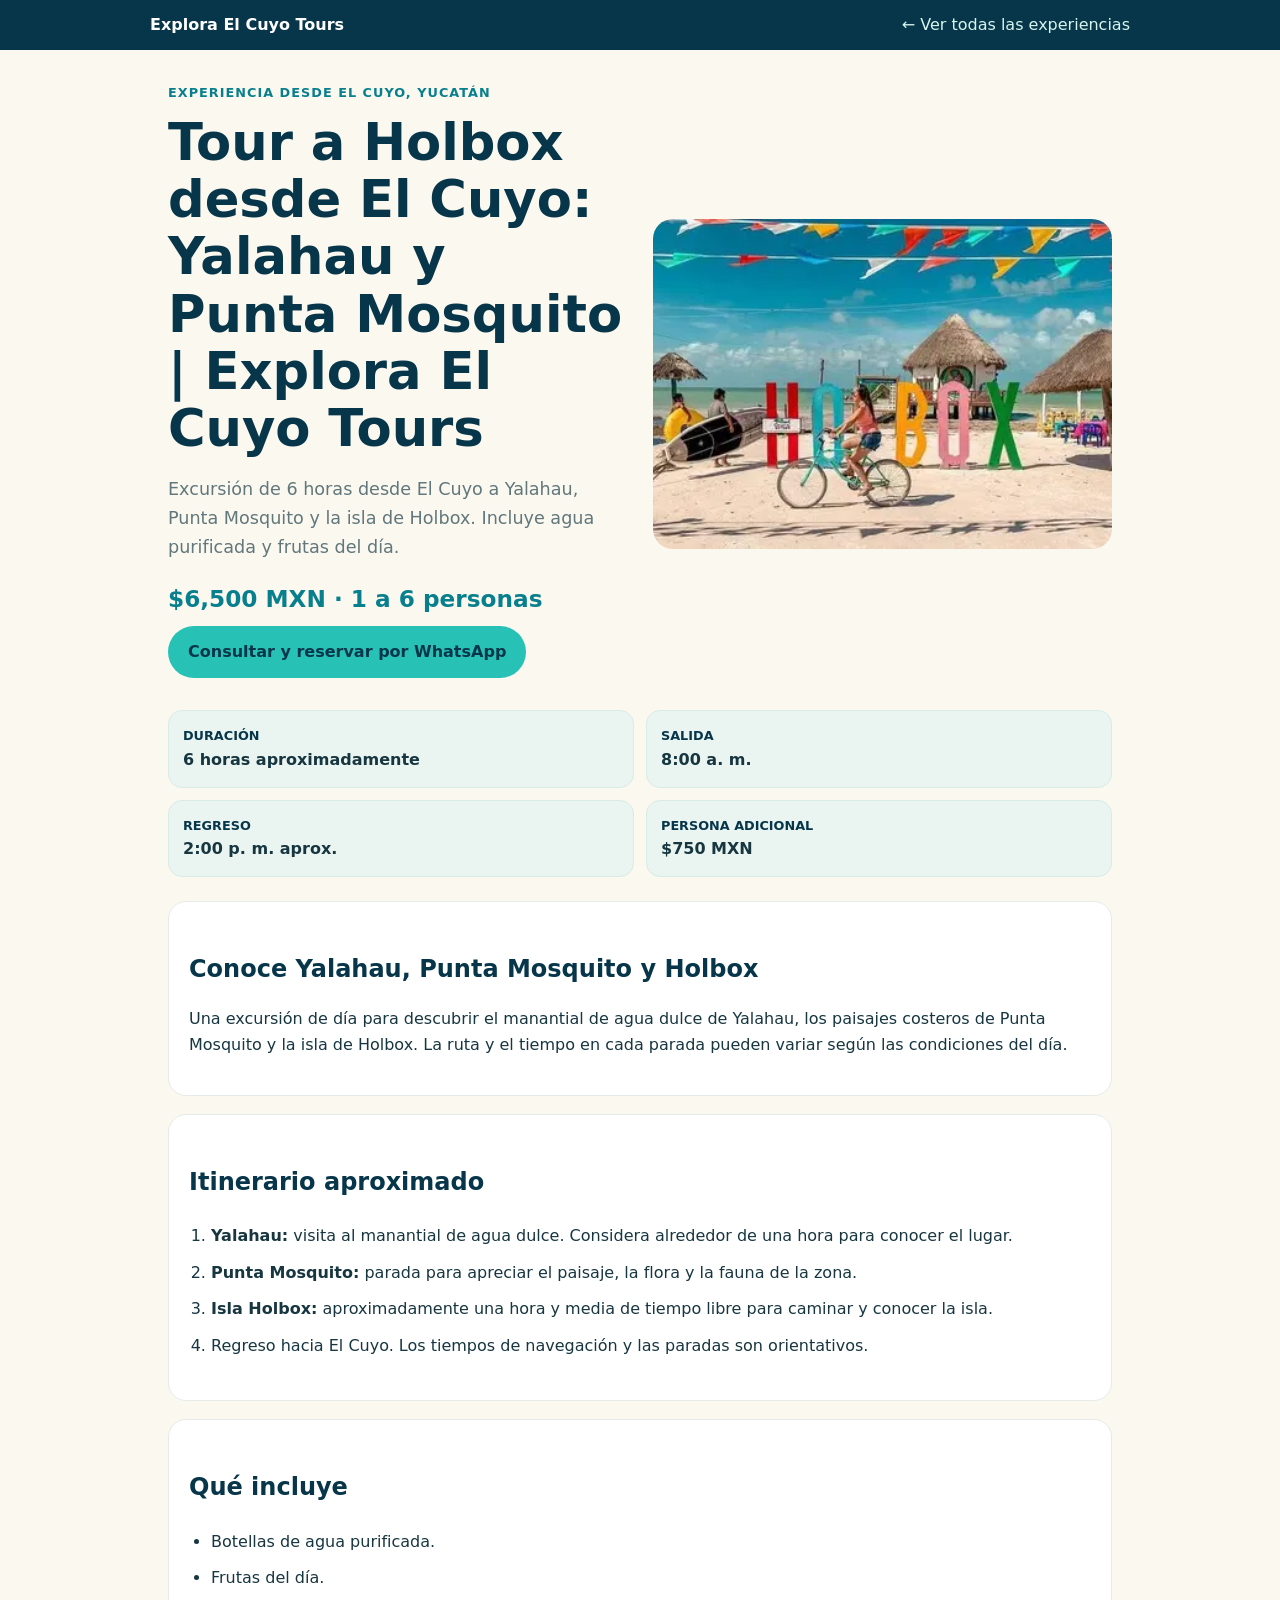
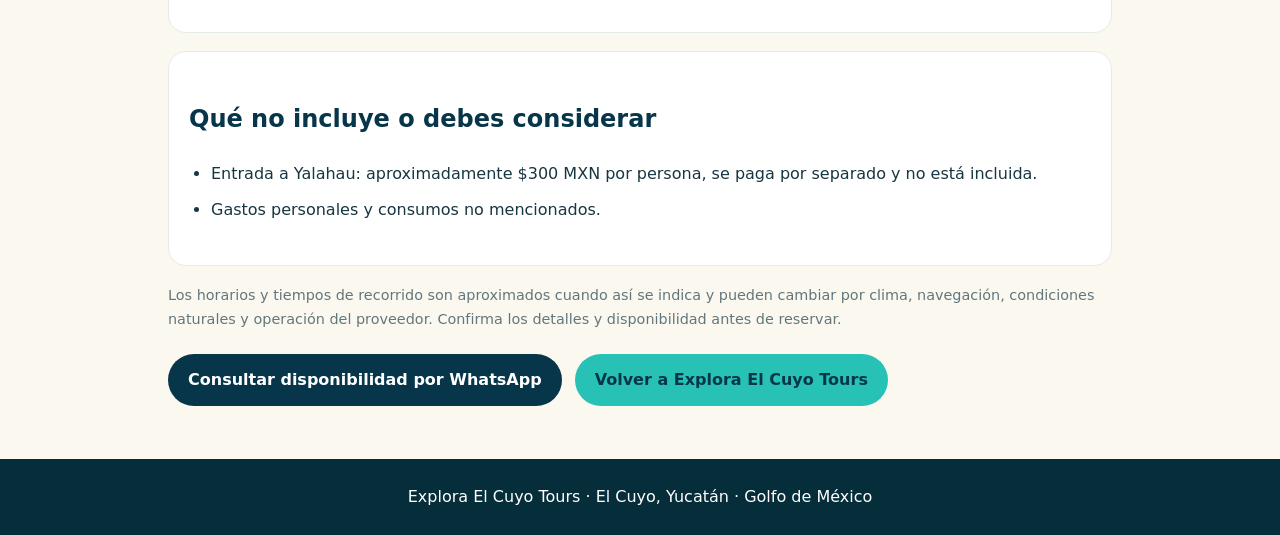
==== tours/holbox-yalahau-punta-mosquito.html @ 569d34ac "Add SEO landing page: tours/holbox-yalahau-punta-mosquito.html" ====
<!doctype html>
<html lang="es">
<head>
<meta charset="utf-8">
<meta name="viewport" content="width=device-width,initial-scale=1">
<meta name="theme-color" content="#07364a">
<meta name="robots" content="index,follow,max-image-preview:large">
<title>Tour a Holbox desde El Cuyo: Yalahau y Punta Mosquito | Explora El Cuyo Tours</title>
<meta name="description" content="Excursión de 6 horas desde El Cuyo a Yalahau, Punta Mosquito y la isla de Holbox. Incluye agua purificada y frutas del día.">
<link rel="canonical" href="https://kuyocperez.github.io/explora-el-cuyo-tours/tours/holbox-yalahau-punta-mosquito.html">
<meta property="og:type" content="article">
<meta property="og:site_name" content="Explora El Cuyo Tours">
<meta property="og:title" content="Tour a Holbox desde El Cuyo: Yalahau y Punta Mosquito | Explora El Cuyo Tours">
<meta property="og:description" content="Excursión de 6 horas desde El Cuyo a Yalahau, Punta Mosquito y la isla de Holbox. Incluye agua purificada y frutas del día.">
<meta property="og:url" content="https://kuyocperez.github.io/explora-el-cuyo-tours/tours/holbox-yalahau-punta-mosquito.html">
<meta property="og:image" content="https://kuyocperez.github.io/explora-el-cuyo-tours/coloradas_holbox_letras_playa_bicicleta.webp">
<script type="application/ld+json">
{
  "@context": "https://schema.org",
  "@type": "TouristTrip",
  "name": "Tour a Holbox desde El Cuyo: Yalahau y Punta Mosquito | Explora El Cuyo Tours",
  "description": "Excursión de 6 horas desde El Cuyo a Yalahau, Punta Mosquito y la isla de Holbox. Incluye agua purificada y frutas del día.",
  "image": "https://kuyocperez.github.io/explora-el-cuyo-tours/coloradas_holbox_letras_playa_bicicleta.webp",
  "provider": {
    "@type": "TravelAgency",
    "name": "Explora El Cuyo Tours",
    "url": "https://kuyocperez.github.io/explora-el-cuyo-tours/"
  },
  "touristType": [
    "Nature tourism",
    "Adventure tourism"
  ]
}
</script>
<style>
:root{--navy:#07364a;--blue:#087f8c;--turq:#27c2b5;--cream:#fbf8f0;--ink:#173640;--muted:#61777b}
*{box-sizing:border-box}body{margin:0;background:var(--cream);color:var(--ink);font:16px/1.65 system-ui,-apple-system,"Segoe UI",sans-serif}
a{color:inherit;text-decoration:none}.bar{background:var(--navy);color:#fff;padding:12px 18px}.bar nav{max-width:980px;margin:auto;display:flex;justify-content:space-between;gap:15px;align-items:center}.brand{font-weight:850}.back{color:#d6f5ee}
main{max-width:980px;margin:32px auto;padding:0 18px}.hero{display:grid;grid-template-columns:1fr 1fr;gap:25px;align-items:center}
.hero img{width:100%;height:330px;object-fit:cover;border-radius:20px}.eyebrow{color:var(--blue);font-weight:800;letter-spacing:.08em;text-transform:uppercase;font-size:.8rem}
h1{color:var(--navy);font-size:clamp(2rem,5vw,3.2rem);line-height:1.12;margin:10px 0}h2{color:var(--navy);margin:28px 0 8px}
.lead{font-size:1.1rem;color:var(--muted)}.facts{display:grid;grid-template-columns:repeat(2,1fr);gap:12px;margin:24px 0}
.fact{background:#eaf5f1;border:1px solid #d8ebe5;border-radius:14px;padding:14px}.fact b{display:block;color:var(--navy);font-size:.8rem;text-transform:uppercase}.fact span{font-weight:750}
.panel{background:#fff;border:1px solid #e5ece8;border-radius:18px;padding:20px;margin:18px 0}
ul,ol{padding-left:22px}li{padding:5px 0}.price{font-size:1.45rem;font-weight:900;color:var(--blue)}
.btn{display:inline-block;background:var(--turq);color:var(--navy);font-weight:850;padding:13px 20px;border-radius:30px;margin:8px 8px 8px 0}
.btn.dark{background:var(--navy);color:#fff}.note{font-size:.9rem;color:var(--muted)}
footer{text-align:center;background:#052d3a;color:#fff;padding:25px;margin-top:45px}
@media(max-width:700px){.hero{grid-template-columns:1fr}.hero img{height:250px}.facts{grid-template-columns:1fr 1fr}}
</style>
</head><body>
<div class="bar"><nav><a class="brand" href="../index.html">Explora El Cuyo Tours</a><a class="back" href="../index.html#experiencias">← Ver todas las experiencias</a></nav></div>
<main>
<div class="hero"><div><div class="eyebrow">Experiencia desde El Cuyo, Yucatán</div><h1>Tour a Holbox desde El Cuyo: Yalahau y Punta Mosquito | Explora El Cuyo Tours</h1><p class="lead">Excursión de 6 horas desde El Cuyo a Yalahau, Punta Mosquito y la isla de Holbox. Incluye agua purificada y frutas del día.</p><div class="price">$6,500 MXN · 1 a 6 personas</div><a class="btn" href="https://wa.me/5219841858200?text=Hola%2C%20quiero%20informaci%C3%B3n%20para%20reservar%20el%20tour%20a%20Holbox%20desde%20El%20Cuyo." target="_blank" rel="noopener">Consultar y reservar por WhatsApp</a></div><img src="../coloradas_holbox_letras_playa_bicicleta.webp" alt="Paisaje y playa de Holbox, Quintana Roo" fetchpriority="high"></div>
<div class="facts"><div class="fact"><b>Duración</b><span>6 horas aproximadamente</span></div><div class="fact"><b>Salida</b><span>8:00 a. m.</span></div><div class="fact"><b>Regreso</b><span>2:00 p. m. aprox.</span></div><div class="fact"><b>Persona adicional</b><span>$750 MXN</span></div></div>
<section class="panel"><h2>Conoce Yalahau, Punta Mosquito y Holbox</h2><p>Una excursión de día para descubrir el manantial de agua dulce de Yalahau, los paisajes costeros de Punta Mosquito y la isla de Holbox. La ruta y el tiempo en cada parada pueden variar según las condiciones del día.</p></section><section class="panel"><h2>Itinerario aproximado</h2><ol><li><strong>Yalahau:</strong> visita al manantial de agua dulce. Considera alrededor de una hora para conocer el lugar.</li><li><strong>Punta Mosquito:</strong> parada para apreciar el paisaje, la flora y la fauna de la zona.</li><li><strong>Isla Holbox:</strong> aproximadamente una hora y media de tiempo libre para caminar y conocer la isla.</li><li>Regreso hacia El Cuyo. Los tiempos de navegación y las paradas son orientativos.</li></ol></section>
<div class="panel"><h2>Qué incluye</h2><ul><li>Botellas de agua purificada.</li><li>Frutas del día.</li></ul></div>
<div class="panel"><h2>Qué no incluye o debes considerar</h2><ul><li>Entrada a Yalahau: aproximadamente $300 MXN por persona, se paga por separado y no está incluida.</li><li>Gastos personales y consumos no mencionados.</li></ul></div>
<p class="note">Los horarios y tiempos de recorrido son aproximados cuando así se indica y pueden cambiar por clima, navegación, condiciones naturales y operación del proveedor. Confirma los detalles y disponibilidad antes de reservar.</p>
<a class="btn dark" href="https://wa.me/5219841858200?text=Hola%2C%20quiero%20informaci%C3%B3n%20para%20reservar%20el%20tour%20a%20Holbox%20desde%20El%20Cuyo." target="_blank" rel="noopener">Consultar disponibilidad por WhatsApp</a>
<a class="btn" href="../index.html#experiencias">Volver a Explora El Cuyo Tours</a>
</main><footer>Explora El Cuyo Tours · El Cuyo, Yucatán · Golfo de México</footer></body></html>
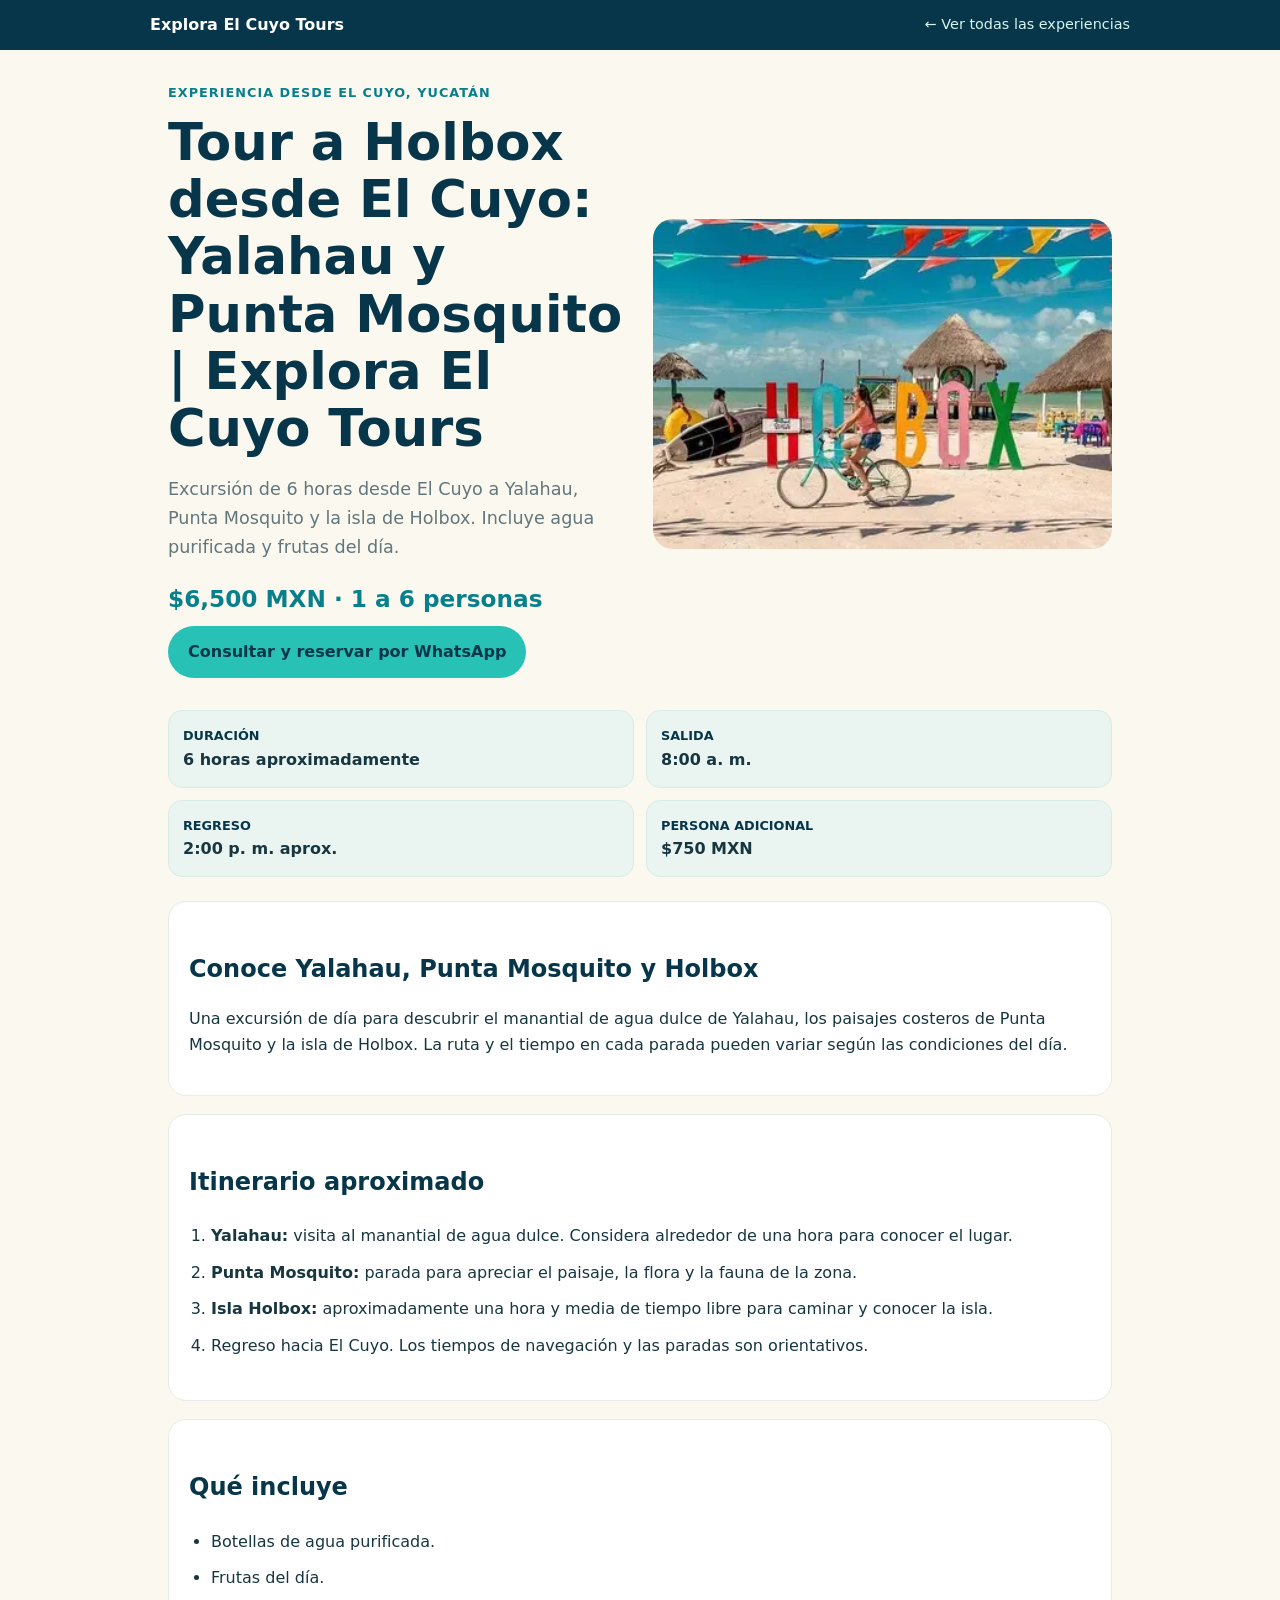
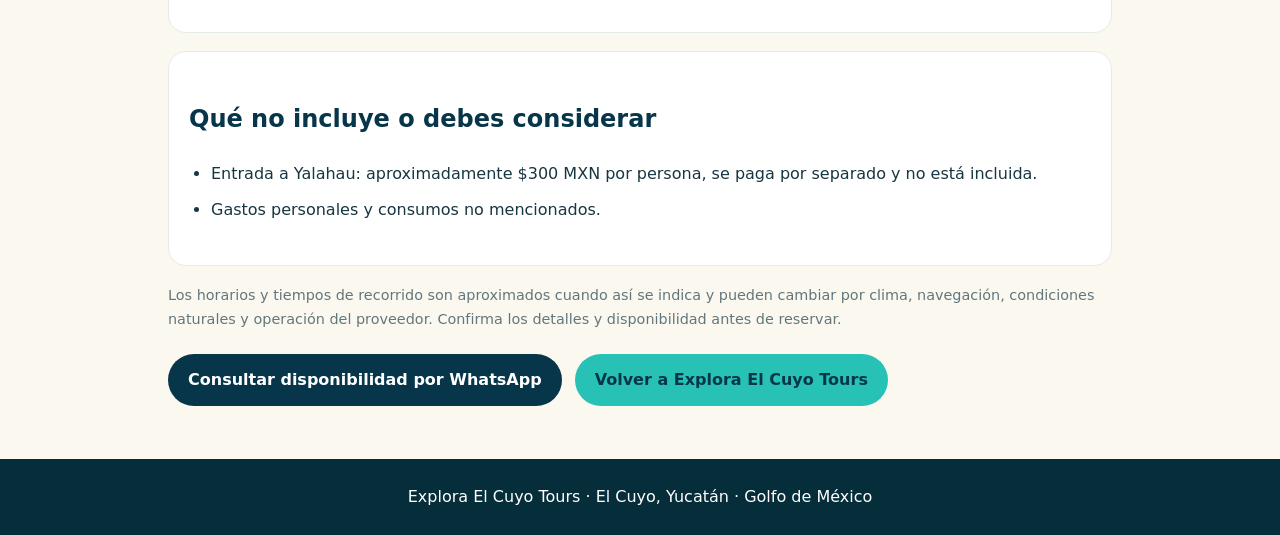
==== commit e2621efe: "Mejora presentación móvil de la ficha de Holbox" ====
--- a/tours/holbox-yalahau-punta-mosquito.html
+++ b/tours/holbox-yalahau-punta-mosquito.html
@@ -7,24 +7,24 @@
 <meta name="robots" content="index,follow,max-image-preview:large">
 <title>Tour a Holbox desde El Cuyo: Yalahau y Punta Mosquito | Explora El Cuyo Tours</title>
 <meta name="description" content="Excursión de 6 horas desde El Cuyo a Yalahau, Punta Mosquito y la isla de Holbox. Incluye agua purificada y frutas del día.">
-<link rel="canonical" href="https://kuyocperez.github.io/explora-el-cuyo-tours/tours/holbox-yalahau-punta-mosquito.html">
+<link rel="canonical" href="https://exploraelcuyotours.com/tours/holbox-yalahau-punta-mosquito.html">
 <meta property="og:type" content="article">
 <meta property="og:site_name" content="Explora El Cuyo Tours">
 <meta property="og:title" content="Tour a Holbox desde El Cuyo: Yalahau y Punta Mosquito | Explora El Cuyo Tours">
 <meta property="og:description" content="Excursión de 6 horas desde El Cuyo a Yalahau, Punta Mosquito y la isla de Holbox. Incluye agua purificada y frutas del día.">
-<meta property="og:url" content="https://kuyocperez.github.io/explora-el-cuyo-tours/tours/holbox-yalahau-punta-mosquito.html">
-<meta property="og:image" content="https://kuyocperez.github.io/explora-el-cuyo-tours/coloradas_holbox_letras_playa_bicicleta.webp">
+<meta property="og:url" content="https://exploraelcuyotours.com/tours/holbox-yalahau-punta-mosquito.html">
+<meta property="og:image" content="https://exploraelcuyotours.com/coloradas_holbox_letras_playa_bicicleta.webp">
 <script type="application/ld+json">
 {
   "@context": "https://schema.org",
   "@type": "TouristTrip",
   "name": "Tour a Holbox desde El Cuyo: Yalahau y Punta Mosquito | Explora El Cuyo Tours",
   "description": "Excursión de 6 horas desde El Cuyo a Yalahau, Punta Mosquito y la isla de Holbox. Incluye agua purificada y frutas del día.",
-  "image": "https://kuyocperez.github.io/explora-el-cuyo-tours/coloradas_holbox_letras_playa_bicicleta.webp",
+  "image": "https://exploraelcuyotours.com/coloradas_holbox_letras_playa_bicicleta.webp",
   "provider": {
     "@type": "TravelAgency",
     "name": "Explora El Cuyo Tours",
-    "url": "https://kuyocperez.github.io/explora-el-cuyo-tours/"
+    "url": "https://exploraelcuyotours.com/"
   },
   "touristType": [
     "Nature tourism",
@@ -47,6 +47,11 @@
 .btn.dark{background:var(--navy);color:#fff}.note{font-size:.9rem;color:var(--muted)}
 footer{text-align:center;background:#052d3a;color:#fff;padding:25px;margin-top:45px}
 @media(max-width:700px){.hero{grid-template-columns:1fr}.hero img{height:250px}.facts{grid-template-columns:1fr 1fr}}
+
+/* Ajustes de lectura y navegación en pantallas pequeñas */
+html{scroll-padding-top:78px}img{max-width:100%}main{width:100%}.bar nav{flex-wrap:wrap}.back{font-size:.9rem}
+@media(max-width:700px){main{margin:18px auto;padding:0 14px}.hero{gap:16px}.hero img{width:100%;height:auto;max-height:300px;aspect-ratio:16/10;object-fit:cover}.facts{gap:9px}.fact{padding:12px}.panel{padding:17px;margin:14px 0}.btn{display:inline-flex;align-items:center;justify-content:center;min-height:46px;margin:6px 5px 6px 0}.bar nav{align-items:flex-start}.back{max-width:58%;text-align:right}}
+@media(prefers-reduced-motion:reduce){html{scroll-behavior:auto}}
 </style>
 </head><body>
 <div class="bar"><nav><a class="brand" href="../index.html">Explora El Cuyo Tours</a><a class="back" href="../index.html#experiencias">← Ver todas las experiencias</a></nav></div>
